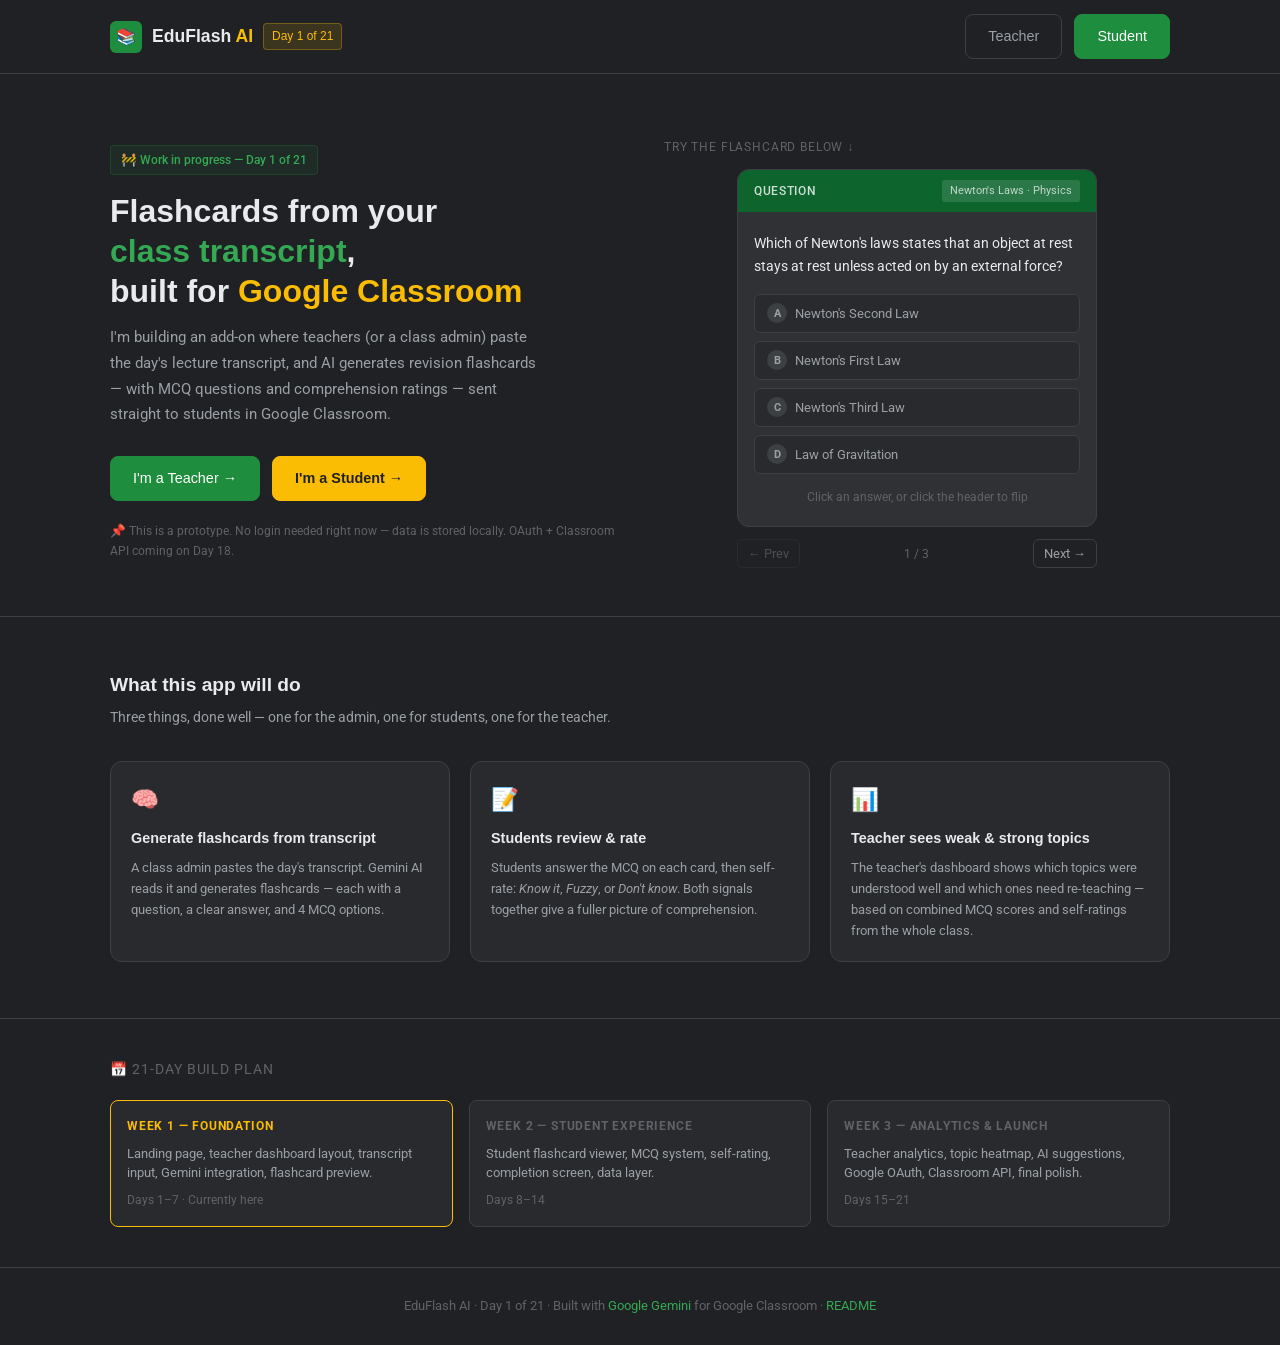
==== index.html @ 9910c41e "Day 1: Project start — landing page with Classroom theme and demo flashcard" ====
<!DOCTYPE html>
<html lang="en">
<head>
  <meta charset="UTF-8" />
  <meta name="viewport" content="width=device-width, initial-scale=1.0" />
  <title>EduFlash AI — Flashcards for Google Classroom</title>
  <meta name="description" content="A student project: AI-generated flashcards from class transcripts for Google Classroom. Built in 21 days." />

  <link rel="icon" href="data:image/svg+xml,<svg xmlns='http://www.w3.org/2000/svg' viewBox='0 0 100 100'><text y='.9em' font-size='90'>📚</text></svg>" />
  <link rel="stylesheet" href="css/global.css" />
  <link rel="stylesheet" href="css/landing.css" />
</head>
<body>

  <!-- ── Navbar ── -->
  <nav class="navbar" id="navbar">
    <div class="container navbar-inner">
      <div class="logo">
        <div class="logo-icon">📚</div>
        <span class="logo-name">EduFlash <em>AI</em></span>
        <span class="navbar-tag">Day 1 of 21</span>
      </div>
      <div class="navbar-right">
        <a href="teacher.html" class="btn btn-outline" id="nav-teacher">Teacher</a>
        <a href="student.html" class="btn btn-green"   id="nav-student">Student</a>
      </div>
    </div>
  </nav>

  <!-- ── Hero ── -->
  <section class="hero" id="hero">
    <div class="container">
      <div class="hero-inner">

        <!-- Left: text -->
        <div>
          <div class="hero-tag">
            🚧 Work in progress — Day 1 of 21
          </div>

          <h1 class="hero-title" id="hero-heading">
            Flashcards from your<br>
            <span class="highlight">class transcript</span>,<br>
            built for <span class="highlight-yellow">Google Classroom</span>
          </h1>

          <p class="hero-desc">
            I'm building an add-on where teachers (or a class admin) paste the day's
            lecture transcript, and AI generates revision flashcards — with MCQ questions
            and comprehension ratings — sent straight to students in Google Classroom.
          </p>

          <div class="hero-buttons">
            <a href="teacher.html" class="btn btn-green"   id="hero-teacher-btn">I'm a Teacher →</a>
            <a href="student.html" class="btn btn-yellow"  id="hero-student-btn">I'm a Student →</a>
          </div>

          <p class="hero-note">
            📌 This is a prototype.
            No login needed right now — data is stored locally.
            OAuth + Classroom API coming on Day 18.
          </p>
        </div>

        <!-- Right: flashcard demo -->
        <div class="card-preview-wrap">
          <p class="card-preview-label">Try the flashcard below ↓</p>

          <div class="flashcard" id="demo-flashcard">
            <!-- Header -->
            <div class="card-header" onclick="flipCard()" style="cursor:pointer;" title="Click to flip">
              <span class="card-header-label" id="card-header-label">Question</span>
              <span class="card-header-tag">Newton's Laws · Physics</span>
            </div>

            <!-- Body -->
            <div class="card-body">

              <!-- Front -->
              <div class="card-body-front">
                <p class="card-question" id="demo-question">
                  Which of Newton's laws states that an object at rest stays at rest unless acted on by an external force?
                </p>
                <div class="mcq-options" id="mcq-options">
                  <div class="mcq-option" id="opt-a">
                    <span class="option-letter">A</span>
                    <span class="option-text">Newton's Second Law</span>
                  </div>
                  <div class="mcq-option" id="opt-b">
                    <span class="option-letter">B</span>
                    <span class="option-text">Newton's First Law</span>
                  </div>
                  <div class="mcq-option" id="opt-c">
                    <span class="option-letter">C</span>
                    <span class="option-text">Newton's Third Law</span>
                  </div>
                  <div class="mcq-option" id="opt-d">
                    <span class="option-letter">D</span>
                    <span class="option-text">Law of Gravitation</span>
                  </div>
                </div>
                <p class="card-flip-hint">Click an answer, or click the header to flip</p>
              </div>

              <!-- Back -->
              <div class="card-body-back">
                <p class="card-answer-label">Answer</p>
                <p class="card-answer-text" id="demo-answer">
                  Newton's First Law of Motion, also called the Law of Inertia — objects resist changes to their state of motion.
                </p>
                <p style="font-size:0.78rem; color:var(--text-dim); margin-bottom:10px;">
                  How well did you know this?
                </p>
                <div class="self-rating" id="self-rating">
                  <button class="rating-btn know"  data-rating="know">✓ Know it</button>
                  <button class="rating-btn fuzzy" data-rating="fuzzy">~ Fuzzy</button>
                  <button class="rating-btn nope"  data-rating="nope">✗ Don't know</button>
                </div>
              </div>

            </div>
          </div>

          <!-- Navigation -->
          <div class="card-nav" id="card-nav">
            <button class="card-nav-btn" id="btn-prev" disabled>← Prev</button>
            <span class="card-counter" id="card-counter">1 / 3</span>
            <button class="card-nav-btn" id="btn-next">Next →</button>
          </div>

        </div>
      </div>
    </div>
  </section>

  <!-- ── What this app does ── -->
  <section class="about-section" id="about">
    <div class="container">
      <h2 class="section-title" id="features-heading">What this app will do</h2>
      <p class="section-sub">
        Three things, done well — one for the admin, one for students, one for the teacher.
      </p>

      <div class="about-grid">

        <div class="about-card" id="feature-generate">
          <div class="about-icon">🧠</div>
          <div class="about-card-title">Generate flashcards from transcript</div>
          <p class="about-card-desc">
            A class admin pastes the day's transcript. Gemini AI reads it and generates
            flashcards — each with a question, a clear answer, and 4 MCQ options.
          </p>
        </div>

        <div class="about-card" id="feature-student">
          <div class="about-icon">📝</div>
          <div class="about-card-title">Students review &amp; rate</div>
          <p class="about-card-desc">
            Students answer the MCQ on each card, then self-rate: <em>Know it</em>,
            <em>Fuzzy</em>, or <em>Don't know</em>. Both signals together give a
            fuller picture of comprehension.
          </p>
        </div>

        <div class="about-card" id="feature-analytics">
          <div class="about-icon">📊</div>
          <div class="about-card-title">Teacher sees weak &amp; strong topics</div>
          <p class="about-card-desc">
            The teacher's dashboard shows which topics were understood well and which
            ones need re-teaching — based on combined MCQ scores and self-ratings
            from the whole class.
          </p>
        </div>

      </div>
    </div>
  </section>

  <!-- ── 21-day roadmap strip ── -->
  <section class="roadmap-strip" id="roadmap">
    <div class="container">
      <p class="roadmap-title">📅 21-Day Build Plan</p>
      <div class="roadmap-weeks">

        <div class="week-block active" id="week-1">
          <div class="week-label">Week 1 — Foundation</div>
          <div class="week-desc">
            Landing page, teacher dashboard layout, transcript input, Gemini integration, flashcard preview.
          </div>
          <div class="week-days">Days 1–7 · Currently here</div>
        </div>

        <div class="week-block" id="week-2">
          <div class="week-label">Week 2 — Student Experience</div>
          <div class="week-desc">
            Student flashcard viewer, MCQ system, self-rating, completion screen, data layer.
          </div>
          <div class="week-days">Days 8–14</div>
        </div>

        <div class="week-block" id="week-3">
          <div class="week-label">Week 3 — Analytics &amp; Launch</div>
          <div class="week-desc">
            Teacher analytics, topic heatmap, AI suggestions, Google OAuth, Classroom API, final polish.
          </div>
          <div class="week-days">Days 15–21</div>
        </div>

      </div>
    </div>
  </section>

  <!-- ── Footer ── -->
  <footer class="footer">
    <div class="container">
      <p class="footer-text">
        EduFlash AI · Day 1 of 21 ·
        Built with <a href="https://aistudio.google.com" target="_blank" rel="noopener">Google Gemini</a>
        for Google Classroom ·
        <a href="README.md" target="_blank">README</a>
      </p>
    </div>
  </footer>

  <script src="js/landing.js"></script>
</body>
</html>
---- css/global.css ----
/* ============================================================
   EduFlash AI — Global Styles
   Day 1: Simple start, Google Classroom theme
   ============================================================ */

@import url('https://fonts.googleapis.com/css2?family=Google+Sans:wght@400;500;700&family=Roboto:wght@300;400;500&display=swap');

/* ── CSS Variables (Google Classroom palette) ── */
:root {
  --green:        #1e8e3e;
  --green-light:  #34a853;
  --green-dark:   #0d652d;
  --yellow:       #fbbc04;
  --yellow-light: #fdd663;
  --yellow-dark:  #f29900;

  --bg:           #202124;
  --bg-surface:   #292a2d;
  --bg-card:      #303134;
  --border:       #3c4043;

  --text:         #e8eaed;
  --text-muted:   #9aa0a6;
  --text-dim:     #5f6368;

  --radius:    8px;
  --radius-lg: 12px;
  --transition: 0.2s ease;
}

*, *::before, *::after { box-sizing: border-box; margin: 0; padding: 0; }

html { scroll-behavior: smooth; }

body {
  font-family: 'Roboto', sans-serif;
  background: var(--bg);
  color: var(--text);
  line-height: 1.6;
  -webkit-font-smoothing: antialiased;
}

h1, h2, h3, h4 {
  font-family: 'Google Sans', sans-serif;
  line-height: 1.3;
}

a { color: inherit; text-decoration: none; }
img { max-width: 100%; display: block; }
button { cursor: pointer; border: none; background: none; font-family: inherit; }

/* ── Buttons ── */
.btn {
  display: inline-flex;
  align-items: center;
  gap: 8px;
  padding: 10px 22px;
  border-radius: var(--radius);
  font-family: 'Google Sans', sans-serif;
  font-weight: 500;
  font-size: 0.9rem;
  transition: var(--transition);
  cursor: pointer;
}

.btn-green {
  background: var(--green);
  color: #fff;
  border: 1px solid var(--green);
}
.btn-green:hover { background: var(--green-light); }

.btn-yellow {
  background: var(--yellow);
  color: #202124;
  border: 1px solid var(--yellow);
  font-weight: 700;
}
.btn-yellow:hover { background: var(--yellow-light); }

.btn-outline {
  background: transparent;
  color: var(--text-muted);
  border: 1px solid var(--border);
}
.btn-outline:hover {
  border-color: var(--green);
  color: var(--green-light);
}

/* ── Layout ── */
.container {
  max-width: 1100px;
  margin: 0 auto;
  padding: 0 20px;
}

/* ── Scrollbar ── */
::-webkit-scrollbar { width: 5px; }
::-webkit-scrollbar-track { background: var(--bg); }
::-webkit-scrollbar-thumb { background: var(--border); border-radius: 3px; }
---- css/landing.css ----
/* ============================================================
   EduFlash AI — Landing Page
   Day 1: Simple, honest student project start
   Google Classroom theme: green, yellow, dark
   ============================================================ */

/* ── Navbar ── */
.navbar {
  padding: 14px 0;
  border-bottom: 1px solid var(--border);
  background: var(--bg);
  position: sticky;
  top: 0;
  z-index: 10;
}
.navbar-inner {
  display: flex;
  align-items: center;
  justify-content: space-between;
}
.logo {
  display: flex;
  align-items: center;
  gap: 10px;
  font-family: 'Google Sans', sans-serif;
  font-size: 1.1rem;
  font-weight: 700;
}
.logo-icon {
  width: 32px;
  height: 32px;
  background: var(--green);
  border-radius: 6px;
  display: flex;
  align-items: center;
  justify-content: center;
  font-size: 1rem;
}
.logo-name { color: var(--text); }
.logo-name em {
  color: var(--yellow);
  font-style: normal;
}
.navbar-tag {
  font-size: 0.75rem;
  background: rgba(251,188,4,0.12);
  color: var(--yellow);
  border: 1px solid rgba(251,188,4,0.3);
  border-radius: 4px;
  padding: 3px 8px;
  font-weight: 500;
}
.navbar-right {
  display: flex;
  align-items: center;
  gap: 12px;
}

/* ── Hero ── */
.hero {
  padding: 64px 0 48px;
  border-bottom: 1px solid var(--border);
}
.hero-inner {
  display: grid;
  grid-template-columns: 1fr 1fr;
  gap: 48px;
  align-items: center;
}

.hero-tag {
  display: inline-flex;
  align-items: center;
  gap: 6px;
  font-size: 0.78rem;
  color: var(--green-light);
  background: rgba(30,142,62,0.1);
  border: 1px solid rgba(30,142,62,0.25);
  border-radius: 4px;
  padding: 4px 10px;
  margin-bottom: 16px;
  font-weight: 500;
}

.hero-title {
  font-size: 2rem;
  font-weight: 700;
  line-height: 1.25;
  margin-bottom: 14px;
  color: var(--text);
}
.hero-title .highlight {
  color: var(--green-light);
}
.hero-title .highlight-yellow {
  color: var(--yellow);
}

.hero-desc {
  font-size: 0.95rem;
  color: var(--text-muted);
  line-height: 1.7;
  margin-bottom: 28px;
  max-width: 440px;
}

.hero-buttons {
  display: flex;
  gap: 12px;
  flex-wrap: wrap;
}

.hero-note {
  margin-top: 20px;
  font-size: 0.78rem;
  color: var(--text-dim);
  display: flex;
  align-items: center;
  gap: 6px;
}
.hero-note a {
  color: var(--green-light);
  text-decoration: underline;
}

/* ── Flashcard Preview ── */
.card-preview-wrap {
  display: flex;
  flex-direction: column;
  align-items: center;
  gap: 12px;
}

.card-preview-label {
  font-size: 0.75rem;
  color: var(--text-dim);
  text-transform: uppercase;
  letter-spacing: 0.07em;
  align-self: flex-start;
}

/* The flashcard */
.flashcard {
  width: 100%;
  max-width: 360px;
  background: var(--bg-card);
  border: 1px solid var(--border);
  border-radius: var(--radius-lg);
  overflow: hidden;
  cursor: pointer;
  transition: border-color var(--transition);
  user-select: none;
}
.flashcard:hover {
  border-color: var(--green);
}

.card-header {
  background: var(--green-dark);
  padding: 10px 16px;
  display: flex;
  align-items: center;
  justify-content: space-between;
}
.card-header-label {
  font-size: 0.72rem;
  font-weight: 500;
  color: rgba(255,255,255,0.8);
  text-transform: uppercase;
  letter-spacing: 0.06em;
}
.card-header-tag {
  font-size: 0.68rem;
  background: rgba(255,255,255,0.12);
  color: rgba(255,255,255,0.7);
  padding: 2px 8px;
  border-radius: 3px;
}

.card-body {
  padding: 20px 16px;
}
.card-body-front { display: block; }
.card-body-back  { display: none; }

.flashcard.flipped .card-body-front { display: none; }
.flashcard.flipped .card-body-back  { display: block; }
.flashcard.flipped .card-header { background: var(--green); }

.card-question {
  font-size: 0.9rem;
  color: var(--text);
  line-height: 1.6;
  margin-bottom: 16px;
}

/* MCQ options */
.mcq-options {
  display: flex;
  flex-direction: column;
  gap: 8px;
  margin-bottom: 14px;
}
.mcq-option {
  padding: 8px 12px;
  border-radius: 6px;
  border: 1px solid var(--border);
  background: var(--bg-surface);
  font-size: 0.82rem;
  color: var(--text-muted);
  cursor: pointer;
  transition: var(--transition);
  display: flex;
  align-items: center;
  gap: 8px;
}
.mcq-option:hover {
  border-color: var(--green);
  color: var(--text);
}
.mcq-option.correct {
  border-color: var(--green);
  background: rgba(30,142,62,0.1);
  color: var(--green-light);
}
.mcq-option.wrong {
  border-color: #d93025;
  background: rgba(217,48,37,0.08);
  color: #f28b82;
}
.option-letter {
  width: 20px;
  height: 20px;
  border-radius: 50%;
  background: var(--border);
  display: flex;
  align-items: center;
  justify-content: center;
  font-size: 0.68rem;
  font-weight: 700;
  flex-shrink: 0;
  color: var(--text-muted);
}
.mcq-option.correct .option-letter { background: var(--green); color: #fff; }
.mcq-option.wrong   .option-letter { background: #d93025;      color: #fff; }

.card-flip-hint {
  font-size: 0.72rem;
  color: var(--text-dim);
  text-align: center;
}

/* Answer (back of card) */
.card-answer-label {
  font-size: 0.72rem;
  color: var(--green-light);
  text-transform: uppercase;
  letter-spacing: 0.07em;
  margin-bottom: 8px;
  font-weight: 500;
}
.card-answer-text {
  font-size: 0.88rem;
  color: var(--text);
  line-height: 1.6;
  margin-bottom: 16px;
}

/* Self-rating buttons */
.self-rating {
  display: flex;
  gap: 8px;
}
.rating-btn {
  flex: 1;
  padding: 7px 4px;
  border-radius: 6px;
  font-size: 0.75rem;
  font-weight: 500;
  text-align: center;
  border: 1px solid;
  cursor: pointer;
  transition: var(--transition);
  background: transparent;
  font-family: 'Roboto', sans-serif;
}
.rating-btn.know  {
  border-color: rgba(30,142,62,0.4);
  color: var(--green-light);
}
.rating-btn.know:hover  { background: rgba(30,142,62,0.12); }
.rating-btn.fuzzy {
  border-color: rgba(251,188,4,0.4);
  color: var(--yellow);
}
.rating-btn.fuzzy:hover { background: rgba(251,188,4,0.1); }
.rating-btn.nope  {
  border-color: rgba(217,48,37,0.35);
  color: #f28b82;
}
.rating-btn.nope:hover  { background: rgba(217,48,37,0.08); }

.rating-btn.selected-know  { background: rgba(30,142,62,0.2);  border-color: var(--green); }
.rating-btn.selected-fuzzy { background: rgba(251,188,4,0.15); border-color: var(--yellow); }
.rating-btn.selected-nope  { background: rgba(217,48,37,0.12); border-color: #d93025; }

/* Card navigation */
.card-nav {
  display: flex;
  align-items: center;
  justify-content: space-between;
  width: 100%;
  max-width: 360px;
}
.card-nav-btn {
  font-size: 0.8rem;
  color: var(--text-dim);
  padding: 6px 10px;
  border: 1px solid var(--border);
  border-radius: 6px;
  cursor: pointer;
  background: transparent;
  color: var(--text-muted);
  font-family: 'Roboto', sans-serif;
  transition: var(--transition);
}
.card-nav-btn:hover:not(:disabled) {
  border-color: var(--green);
  color: var(--green-light);
}
.card-nav-btn:disabled {
  opacity: 0.35;
  cursor: not-allowed;
}
.card-counter {
  font-size: 0.78rem;
  color: var(--text-dim);
}

/* ── What This App Does ── */
.about-section {
  padding: 56px 0;
  border-bottom: 1px solid var(--border);
}
.section-title {
  font-size: 1.2rem;
  font-weight: 700;
  color: var(--text);
  margin-bottom: 8px;
}
.section-sub {
  font-size: 0.88rem;
  color: var(--text-muted);
  margin-bottom: 32px;
}

.about-grid {
  display: grid;
  grid-template-columns: repeat(3, 1fr);
  gap: 20px;
}
.about-card {
  background: var(--bg-surface);
  border: 1px solid var(--border);
  border-radius: var(--radius-lg);
  padding: 20px;
  transition: var(--transition);
}
.about-card:hover {
  border-color: var(--green);
}
.about-icon {
  font-size: 1.4rem;
  margin-bottom: 10px;
}
.about-card-title {
  font-size: 0.9rem;
  font-weight: 700;
  color: var(--text);
  margin-bottom: 6px;
  font-family: 'Google Sans', sans-serif;
}
.about-card-desc {
  font-size: 0.82rem;
  color: var(--text-muted);
  line-height: 1.6;
}

/* ── Roadmap strip ── */
.roadmap-strip {
  padding: 40px 0;
  border-bottom: 1px solid var(--border);
}
.roadmap-title {
  font-size: 0.85rem;
  color: var(--text-dim);
  text-transform: uppercase;
  letter-spacing: 0.07em;
  margin-bottom: 20px;
}
.roadmap-weeks {
  display: grid;
  grid-template-columns: repeat(3, 1fr);
  gap: 16px;
}
.week-block {
  background: var(--bg-surface);
  border: 1px solid var(--border);
  border-radius: var(--radius);
  padding: 16px;
}
.week-block.active {
  border-color: var(--yellow);
}
.week-label {
  font-size: 0.72rem;
  font-weight: 700;
  text-transform: uppercase;
  letter-spacing: 0.07em;
  margin-bottom: 8px;
}
.week-block.active .week-label { color: var(--yellow); }
.week-block:not(.active) .week-label { color: var(--text-dim); }
.week-desc {
  font-size: 0.82rem;
  color: var(--text-muted);
  line-height: 1.5;
}
.week-days {
  margin-top: 8px;
  font-size: 0.75rem;
  color: var(--text-dim);
}

/* ── Footer ── */
.footer {
  padding: 28px 0;
  text-align: center;
}
.footer-text {
  font-size: 0.8rem;
  color: var(--text-dim);
}
.footer-text a {
  color: var(--green-light);
}

/* ── Responsive ── */
@media (max-width: 768px) {
  .hero-inner       { grid-template-columns: 1fr; }
  .about-grid       { grid-template-columns: 1fr; }
  .roadmap-weeks    { grid-template-columns: 1fr; }
  .hero-title       { font-size: 1.6rem; }
  .card-preview-wrap{ width: 100%; }
  .flashcard        { max-width: 100%; }
}
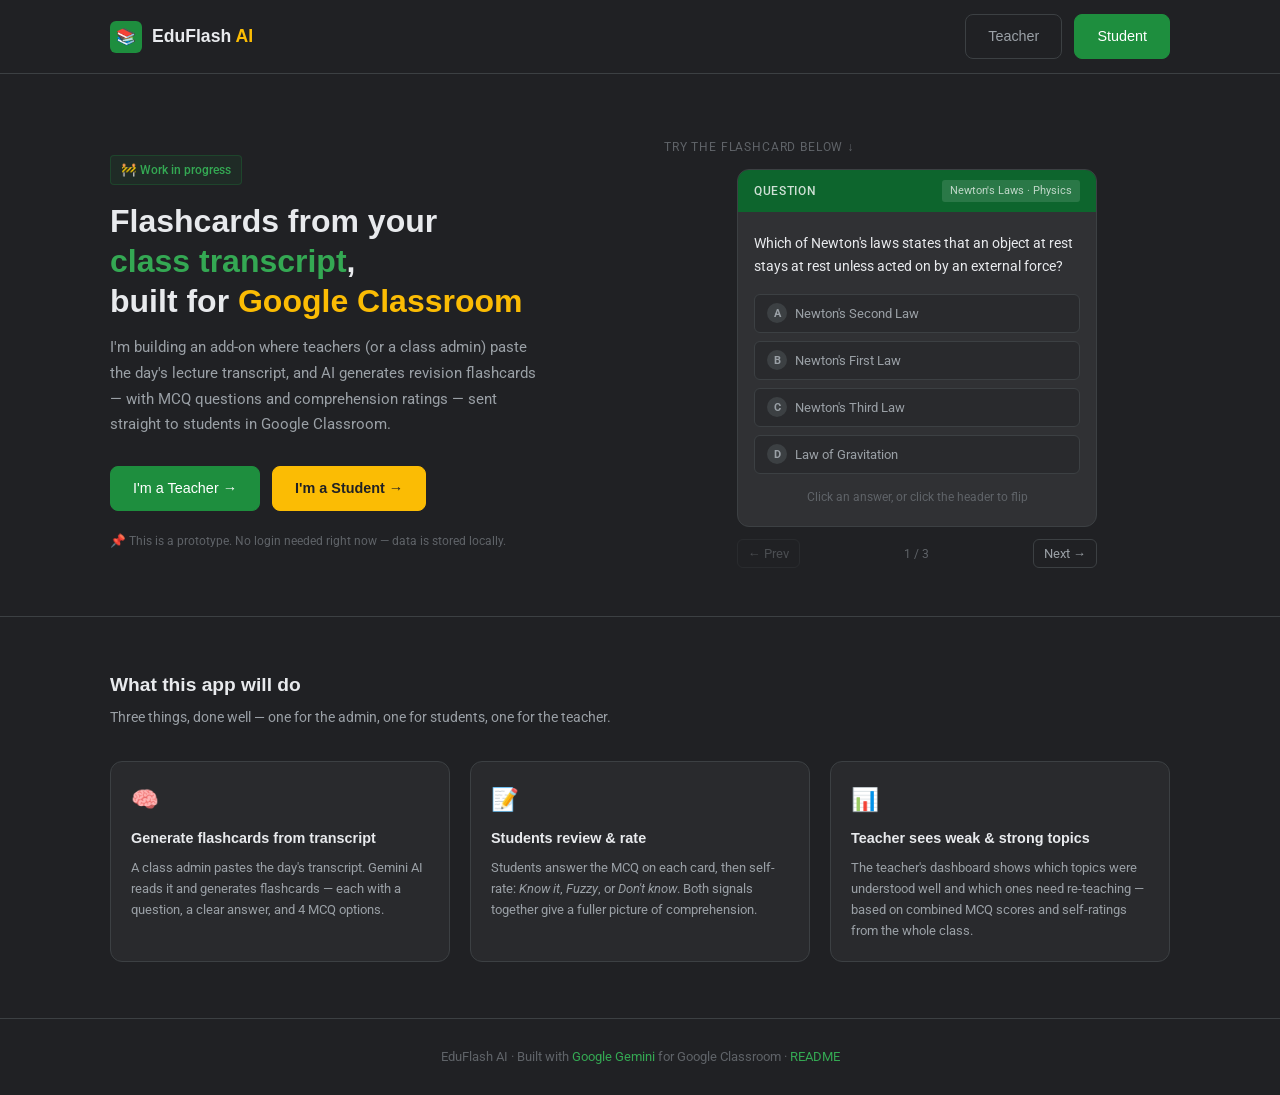
==== commit cc2c1494: "Remove internal planning content from public UI" ====
--- a/index.html
+++ b/index.html
@@ -4,7 +4,7 @@
   <meta charset="UTF-8" />
   <meta name="viewport" content="width=device-width, initial-scale=1.0" />
   <title>EduFlash AI — Flashcards for Google Classroom</title>
-  <meta name="description" content="A student project: AI-generated flashcards from class transcripts for Google Classroom. Built in 21 days." />
+  <meta name="description" content="AI-generated flashcards from class transcripts for Google Classroom — powered by Gemini AI." />
 
   <link rel="icon" href="data:image/svg+xml,<svg xmlns='http://www.w3.org/2000/svg' viewBox='0 0 100 100'><text y='.9em' font-size='90'>📚</text></svg>" />
   <link rel="stylesheet" href="css/global.css" />
@@ -18,7 +18,7 @@
       <div class="logo">
         <div class="logo-icon">📚</div>
         <span class="logo-name">EduFlash <em>AI</em></span>
-        <span class="navbar-tag">Day 1 of 21</span>
+
       </div>
       <div class="navbar-right">
         <a href="teacher.html" class="btn btn-outline" id="nav-teacher">Teacher</a>
@@ -35,7 +35,7 @@
         <!-- Left: text -->
         <div>
           <div class="hero-tag">
-            🚧 Work in progress — Day 1 of 21
+            🚧 Work in progress
           </div>
 
           <h1 class="hero-title" id="hero-heading">
@@ -56,9 +56,7 @@
           </div>
 
           <p class="hero-note">
-            📌 This is a prototype.
-            No login needed right now — data is stored locally.
-            OAuth + Classroom API coming on Day 18.
+            📌 This is a prototype. No login needed right now — data is stored locally.
           </p>
         </div>
 
@@ -176,45 +174,13 @@
     </div>
   </section>
 
-  <!-- ── 21-day roadmap strip ── -->
-  <section class="roadmap-strip" id="roadmap">
-    <div class="container">
-      <p class="roadmap-title">📅 21-Day Build Plan</p>
-      <div class="roadmap-weeks">
 
-        <div class="week-block active" id="week-1">
-          <div class="week-label">Week 1 — Foundation</div>
-          <div class="week-desc">
-            Landing page, teacher dashboard layout, transcript input, Gemini integration, flashcard preview.
-          </div>
-          <div class="week-days">Days 1–7 · Currently here</div>
-        </div>
-
-        <div class="week-block" id="week-2">
-          <div class="week-label">Week 2 — Student Experience</div>
-          <div class="week-desc">
-            Student flashcard viewer, MCQ system, self-rating, completion screen, data layer.
-          </div>
-          <div class="week-days">Days 8–14</div>
-        </div>
-
-        <div class="week-block" id="week-3">
-          <div class="week-label">Week 3 — Analytics &amp; Launch</div>
-          <div class="week-desc">
-            Teacher analytics, topic heatmap, AI suggestions, Google OAuth, Classroom API, final polish.
-          </div>
-          <div class="week-days">Days 15–21</div>
-        </div>
-
-      </div>
-    </div>
-  </section>
 
   <!-- ── Footer ── -->
   <footer class="footer">
     <div class="container">
       <p class="footer-text">
-        EduFlash AI · Day 1 of 21 ·
+        EduFlash AI ·
         Built with <a href="https://aistudio.google.com" target="_blank" rel="noopener">Google Gemini</a>
         for Google Classroom ·
         <a href="README.md" target="_blank">README</a>
--- a/css/landing.css
+++ b/css/landing.css
@@ -386,51 +386,7 @@
   line-height: 1.6;
 }
 
-/* ── Roadmap strip ── */
-.roadmap-strip {
-  padding: 40px 0;
-  border-bottom: 1px solid var(--border);
-}
-.roadmap-title {
-  font-size: 0.85rem;
-  color: var(--text-dim);
-  text-transform: uppercase;
-  letter-spacing: 0.07em;
-  margin-bottom: 20px;
-}
-.roadmap-weeks {
-  display: grid;
-  grid-template-columns: repeat(3, 1fr);
-  gap: 16px;
-}
-.week-block {
-  background: var(--bg-surface);
-  border: 1px solid var(--border);
-  border-radius: var(--radius);
-  padding: 16px;
-}
-.week-block.active {
-  border-color: var(--yellow);
-}
-.week-label {
-  font-size: 0.72rem;
-  font-weight: 700;
-  text-transform: uppercase;
-  letter-spacing: 0.07em;
-  margin-bottom: 8px;
-}
-.week-block.active .week-label { color: var(--yellow); }
-.week-block:not(.active) .week-label { color: var(--text-dim); }
-.week-desc {
-  font-size: 0.82rem;
-  color: var(--text-muted);
-  line-height: 1.5;
-}
-.week-days {
-  margin-top: 8px;
-  font-size: 0.75rem;
-  color: var(--text-dim);
-}
+
 
 /* ── Footer ── */
 .footer {
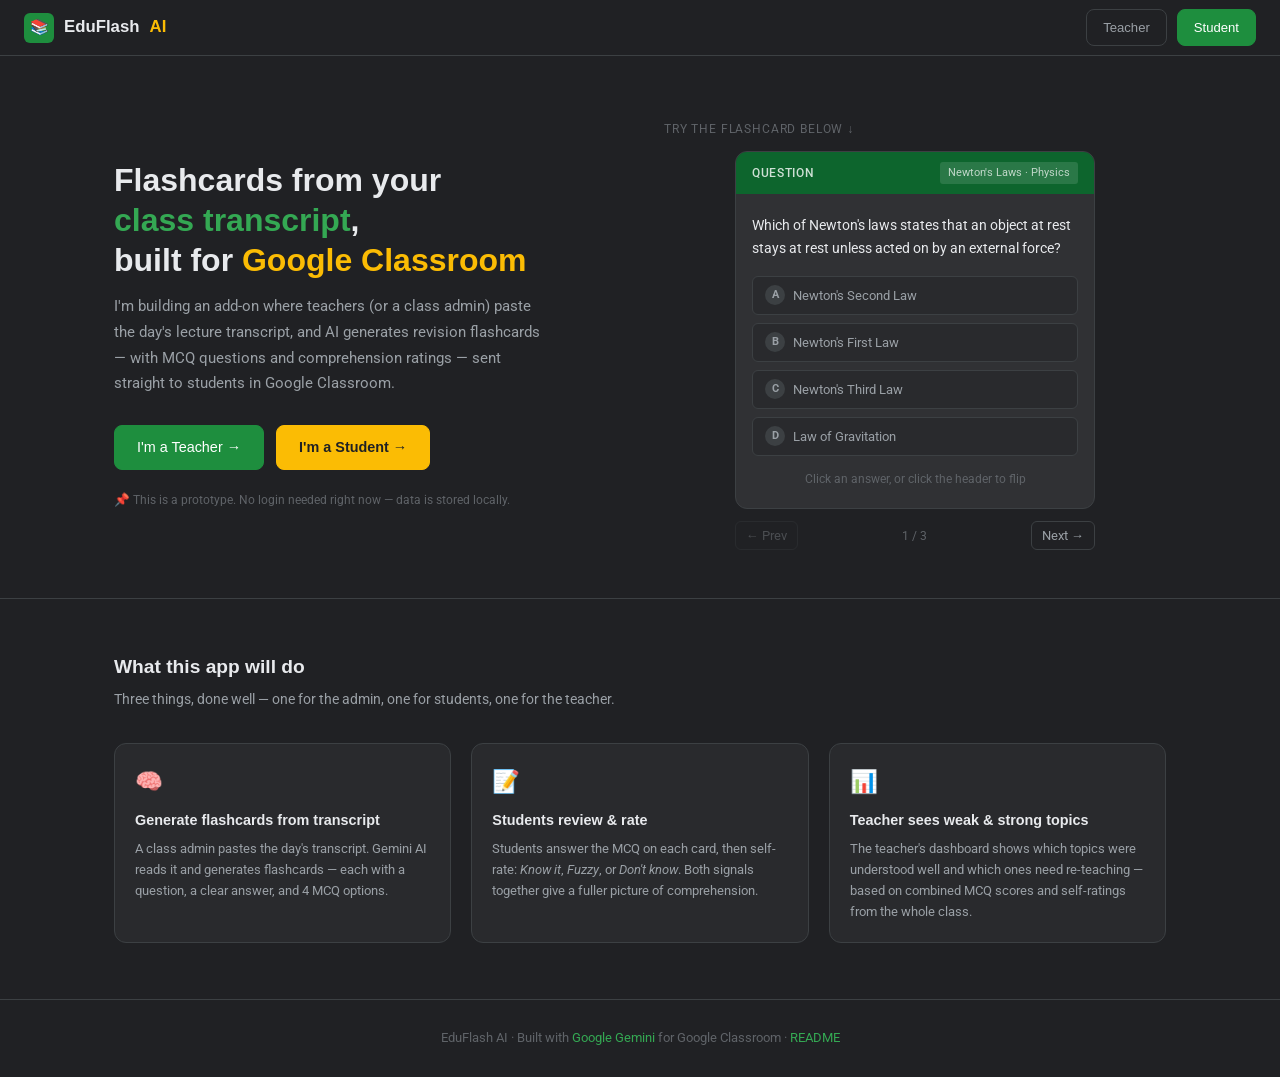
==== commit 545b6be1: "Day 2: Collapsible sidebar with scroll roll-down nav, student entry shell, unified navbar" ====
--- a/index.html
+++ b/index.html
@@ -12,17 +12,16 @@
 </head>
 <body>
 
-  <!-- ── Navbar ── -->
+  <!-- ── Shared Navbar ── -->
   <nav class="navbar" id="navbar">
-    <div class="container navbar-inner">
-      <div class="logo">
-        <div class="logo-icon">📚</div>
-        <span class="logo-name">EduFlash <em>AI</em></span>
-
-      </div>
+    <div class="navbar-inner">
+      <a href="index.html" class="nav-logo" id="nav-logo">
+        <div class="nav-logo-icon">📚</div>
+        EduFlash <em>AI</em>
+      </a>
       <div class="navbar-right">
-        <a href="teacher.html" class="btn btn-outline" id="nav-teacher">Teacher</a>
-        <a href="student.html" class="btn btn-green"   id="nav-student">Student</a>
+        <a href="teacher.html" class="btn btn-outline btn-sm" id="nav-teacher">Teacher</a>
+        <a href="student.html" class="btn btn-green   btn-sm" id="nav-student">Student</a>
       </div>
     </div>
   </nav>
@@ -32,12 +31,7 @@
     <div class="container">
       <div class="hero-inner">
 
-        <!-- Left: text -->
         <div>
-          <div class="hero-tag">
-            🚧 Work in progress
-          </div>
-
           <h1 class="hero-title" id="hero-heading">
             Flashcards from your<br>
             <span class="highlight">class transcript</span>,<br>
--- a/css/global.css
+++ b/css/global.css
@@ -1,11 +1,12 @@
 /* ============================================================
    EduFlash AI — Global Styles
-   Day 1: Simple start, Google Classroom theme
+   Day 2: Unified nav shell + shared components
+   Google Classroom theme: green, yellow, dark
    ============================================================ */
 
 @import url('https://fonts.googleapis.com/css2?family=Google+Sans:wght@400;500;700&family=Roboto:wght@300;400;500&display=swap');
 
-/* ── CSS Variables (Google Classroom palette) ── */
+/* ── CSS Variables ── */
 :root {
   --green:        #1e8e3e;
   --green-light:  #34a853;
@@ -17,7 +18,9 @@
   --bg:           #202124;
   --bg-surface:   #292a2d;
   --bg-card:      #303134;
+  --bg-hover:     #3c4043;
   --border:       #3c4043;
+  --border-light: #4a4e54;
 
   --text:         #e8eaed;
   --text-muted:   #9aa0a6;
@@ -25,11 +28,11 @@
 
   --radius:    8px;
   --radius-lg: 12px;
+  --radius-sm: 4px;
   --transition: 0.2s ease;
 }
 
 *, *::before, *::after { box-sizing: border-box; margin: 0; padding: 0; }
-
 html { scroll-behavior: smooth; }
 
 body {
@@ -61,14 +64,14 @@
   font-size: 0.9rem;
   transition: var(--transition);
   cursor: pointer;
+  white-space: nowrap;
 }
-
 .btn-green {
   background: var(--green);
   color: #fff;
   border: 1px solid var(--green);
 }
-.btn-green:hover { background: var(--green-light); }
+.btn-green:hover { background: var(--green-light); border-color: var(--green-light); }
 
 .btn-yellow {
   background: var(--yellow);
@@ -83,19 +86,98 @@
   color: var(--text-muted);
   border: 1px solid var(--border);
 }
-.btn-outline:hover {
-  border-color: var(--green);
-  color: var(--green-light);
+.btn-outline:hover { border-color: var(--green); color: var(--green-light); }
+
+.btn-ghost {
+  background: transparent;
+  color: var(--text-muted);
+  border: none;
+  padding: 8px 14px;
+}
+.btn-ghost:hover { color: var(--text); background: var(--bg-hover); border-radius: var(--radius-sm); }
+
+.btn-sm {
+  padding: 7px 16px;
+  font-size: 0.82rem;
 }
 
-/* ── Layout ── */
+/* ── Shared Navbar ── */
+.navbar {
+  height: 56px;
+  display: flex;
+  align-items: center;
+  border-bottom: 1px solid var(--border);
+  background: var(--bg);
+  position: sticky;
+  top: 0;
+  z-index: 100;
+  padding: 0 24px;
+}
+.navbar-inner {
+  width: 100%;
+  display: flex;
+  align-items: center;
+  justify-content: space-between;
+}
+.nav-logo {
+  display: flex;
+  align-items: center;
+  gap: 10px;
+  font-family: 'Google Sans', sans-serif;
+  font-size: 1.05rem;
+  font-weight: 700;
+  text-decoration: none;
+  color: var(--text);
+}
+.nav-logo-icon {
+  width: 30px;
+  height: 30px;
+  background: var(--green);
+  border-radius: 6px;
+  display: flex;
+  align-items: center;
+  justify-content: center;
+  font-size: 0.95rem;
+  flex-shrink: 0;
+}
+.nav-logo em {
+  color: var(--yellow);
+  font-style: normal;
+}
+.nav-badge {
+  font-size: 0.7rem;
+  background: rgba(251,188,4,0.1);
+  color: var(--yellow);
+  border: 1px solid rgba(251,188,4,0.25);
+  border-radius: 3px;
+  padding: 2px 7px;
+  font-weight: 500;
+  font-family: 'Roboto', sans-serif;
+}
+.navbar-right {
+  display: flex;
+  align-items: center;
+  gap: 10px;
+}
+
+/* ── Layout helpers ── */
 .container {
   max-width: 1100px;
   margin: 0 auto;
-  padding: 0 20px;
+  padding: 0 24px;
 }
 
 /* ── Scrollbar ── */
 ::-webkit-scrollbar { width: 5px; }
 ::-webkit-scrollbar-track { background: var(--bg); }
 ::-webkit-scrollbar-thumb { background: var(--border); border-radius: 3px; }
+::-webkit-scrollbar-thumb:hover { background: var(--border-light); }
+
+/* ── Utility ── */
+.text-muted  { color: var(--text-muted); }
+.text-dim    { color: var(--text-dim); }
+.text-green  { color: var(--green-light); }
+.text-yellow { color: var(--yellow); }
+.mt-sm  { margin-top: 8px; }
+.mt-md  { margin-top: 16px; }
+.mt-lg  { margin-top: 24px; }
--- a/css/landing.css
+++ b/css/landing.css
@@ -1,60 +1,10 @@
 /* ============================================================
-   EduFlash AI — Landing Page
-   Day 1: Simple, honest student project start
-   Google Classroom theme: green, yellow, dark
+   EduFlash AI — Landing Page Styles
+   Day 2: Navbar now in global.css — only landing-specific here
    ============================================================ */
 
-/* ── Navbar ── */
-.navbar {
-  padding: 14px 0;
-  border-bottom: 1px solid var(--border);
-  background: var(--bg);
-  position: sticky;
-  top: 0;
-  z-index: 10;
-}
-.navbar-inner {
-  display: flex;
-  align-items: center;
-  justify-content: space-between;
-}
-.logo {
-  display: flex;
-  align-items: center;
-  gap: 10px;
-  font-family: 'Google Sans', sans-serif;
-  font-size: 1.1rem;
-  font-weight: 700;
-}
-.logo-icon {
-  width: 32px;
-  height: 32px;
-  background: var(--green);
-  border-radius: 6px;
-  display: flex;
-  align-items: center;
-  justify-content: center;
-  font-size: 1rem;
-}
-.logo-name { color: var(--text); }
-.logo-name em {
-  color: var(--yellow);
-  font-style: normal;
-}
-.navbar-tag {
-  font-size: 0.75rem;
-  background: rgba(251,188,4,0.12);
-  color: var(--yellow);
-  border: 1px solid rgba(251,188,4,0.3);
-  border-radius: 4px;
-  padding: 3px 8px;
-  font-weight: 500;
-}
-.navbar-right {
-  display: flex;
-  align-items: center;
-  gap: 12px;
-}
+/* Landing page uses the shared .navbar from global.css */
+/* Hero section has its own container layout */
 
 /* ── Hero ── */
 .hero {
@@ -68,19 +18,7 @@
   align-items: center;
 }
 
-.hero-tag {
-  display: inline-flex;
-  align-items: center;
-  gap: 6px;
-  font-size: 0.78rem;
-  color: var(--green-light);
-  background: rgba(30,142,62,0.1);
-  border: 1px solid rgba(30,142,62,0.25);
-  border-radius: 4px;
-  padding: 4px 10px;
-  margin-bottom: 16px;
-  font-weight: 500;
-}
+
 
 .hero-title {
   font-size: 2rem;
@@ -403,9 +341,6 @@
 
 /* ── Responsive ── */
 @media (max-width: 768px) {
-  .hero-inner       { grid-template-columns: 1fr; }
-  .about-grid       { grid-template-columns: 1fr; }
-  .roadmap-weeks    { grid-template-columns: 1fr; }
   .hero-title       { font-size: 1.6rem; }
   .card-preview-wrap{ width: 100%; }
   .flashcard        { max-width: 100%; }
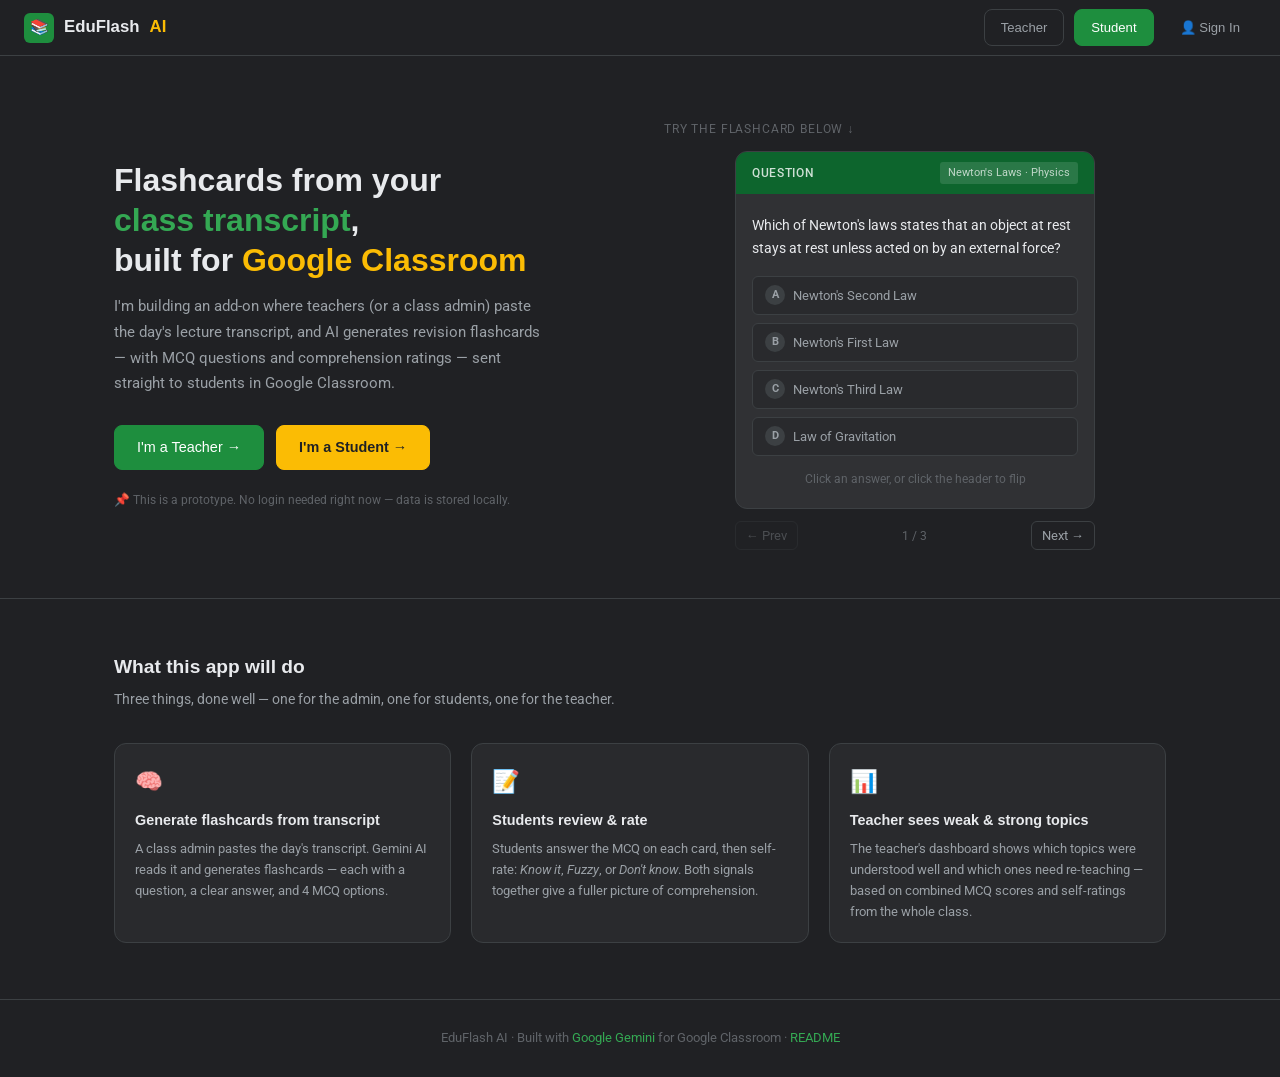
==== commit e4c8fd9c: "Day 5: Gemini Vision API + Google OAuth sign-in Features: - Gemini Vision multimodal API wired to Up" ====
--- a/index.html
+++ b/index.html
@@ -9,6 +9,8 @@
   <link rel="icon" href="data:image/svg+xml,<svg xmlns='http://www.w3.org/2000/svg' viewBox='0 0 100 100'><text y='.9em' font-size='90'>📚</text></svg>" />
   <link rel="stylesheet" href="css/global.css" />
   <link rel="stylesheet" href="css/landing.css" />
+  <!-- Google Identity Services (OAuth) -->
+  <script src="https://accounts.google.com/gsi/client" async defer></script>
 </head>
 <body>
 
@@ -22,6 +24,7 @@
       <div class="navbar-right">
         <a href="teacher.html" class="btn btn-outline btn-sm" id="nav-teacher">Teacher</a>
         <a href="student.html" class="btn btn-green   btn-sm" id="nav-student">Student</a>
+        <button class="btn btn-ghost btn-sm" id="nav-signin-btn">👤 Sign In</button>
       </div>
     </div>
   </nav>
@@ -182,6 +185,7 @@
     </div>
   </footer>
 
+  <script src="js/auth.js"></script>
   <script src="js/landing.js"></script>
 </body>
 </html>
--- a/css/global.css
+++ b/css/global.css
@@ -101,6 +101,14 @@
   font-size: 0.82rem;
 }
 
+.btn:disabled {
+  opacity: 0.55;
+  background: var(--bg-hover) !important;
+  border-color: var(--border) !important;
+  color: var(--text-dim) !important;
+  cursor: not-allowed;
+}
+
 /* ── Shared Navbar ── */
 .navbar {
   height: 56px;
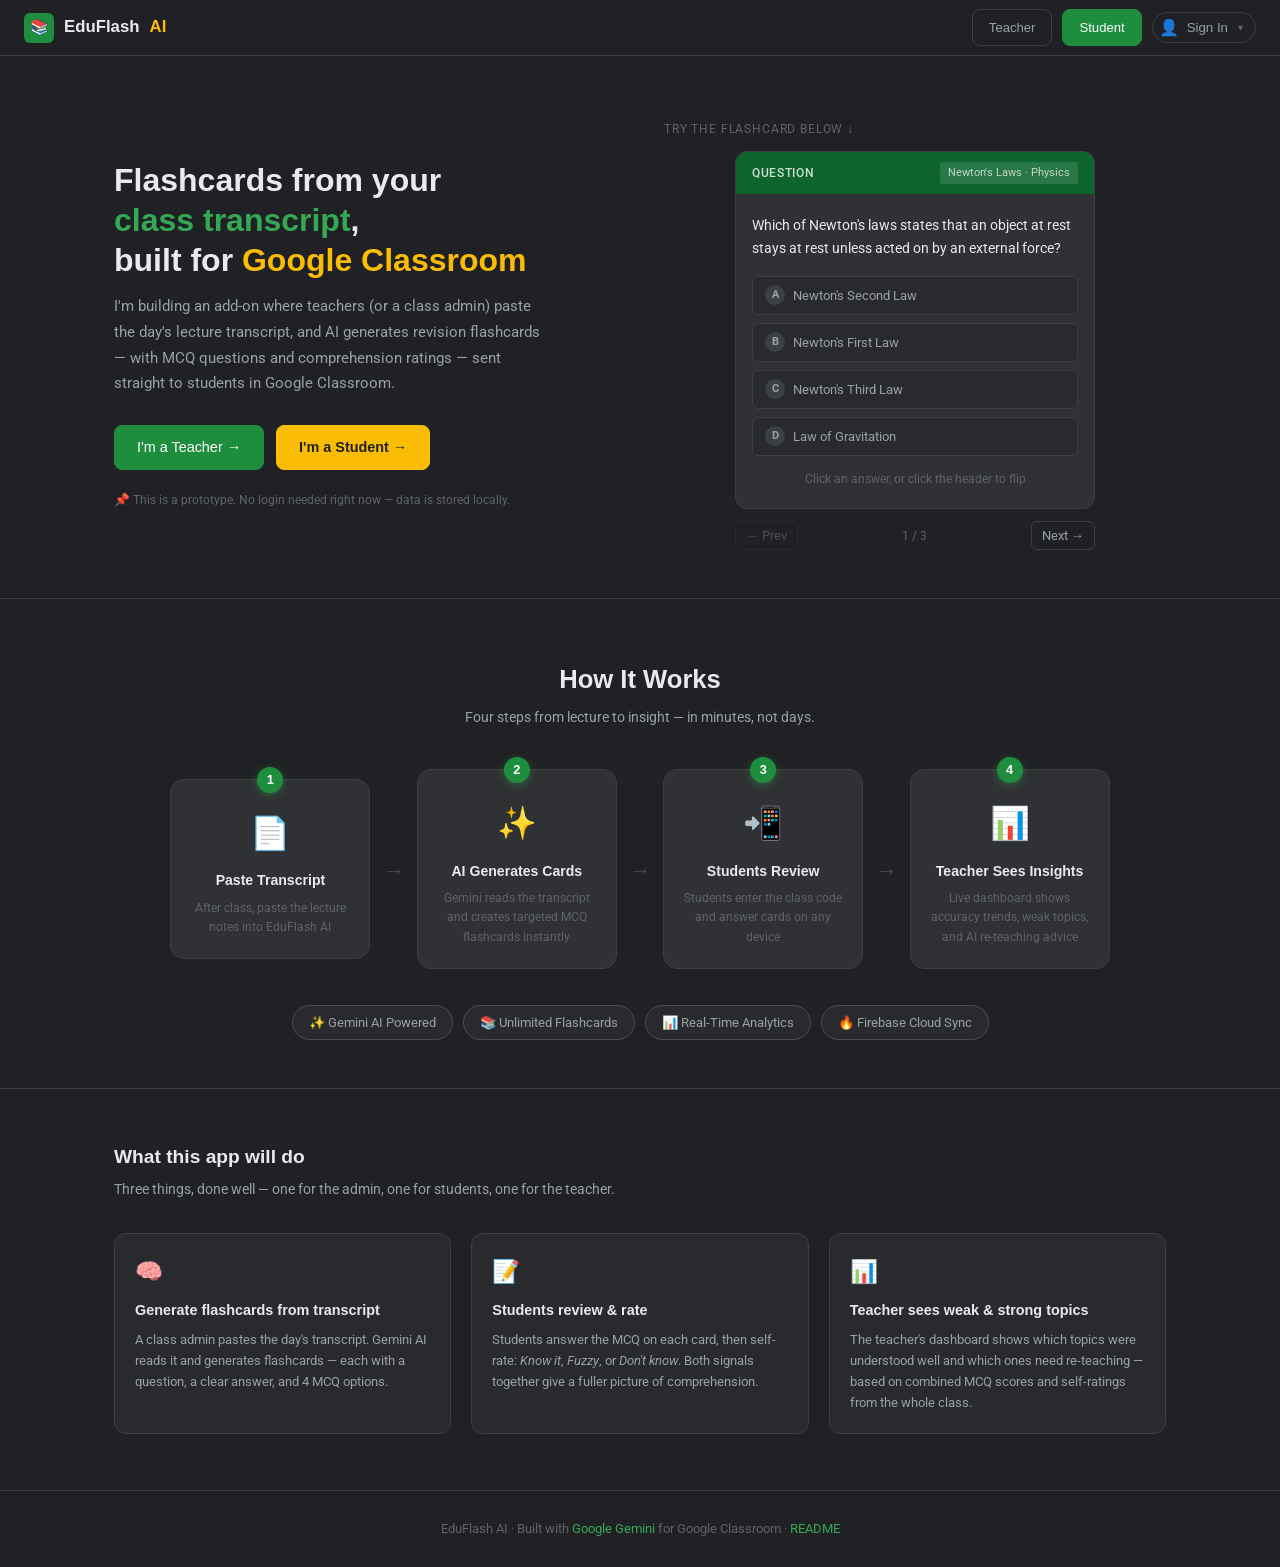
==== commit a02ffbfa: "Day 7: Session Results panel, CSV export, Toast system, How It Works landing, Save as Draft" ====
--- a/index.html
+++ b/index.html
@@ -128,6 +128,57 @@
     </div>
   </section>
 
+  <!-- ── How It Works ── -->
+  <section class="how-it-works" id="how-it-works">
+    <div class="container">
+      <h2 class="hiw-heading">How It Works</h2>
+      <p class="hiw-sub">Four steps from lecture to insight — in minutes, not days.</p>
+
+      <div class="steps-row">
+        <div class="step-card" id="step-1">
+          <span class="step-number">1</span>
+          <div class="step-icon">📄</div>
+          <div class="step-title">Paste Transcript</div>
+          <div class="step-desc">After class, paste the lecture notes into EduFlash AI</div>
+        </div>
+
+        <div class="step-connector" aria-hidden="true">→</div>
+
+        <div class="step-card" id="step-2">
+          <span class="step-number">2</span>
+          <div class="step-icon">✨</div>
+          <div class="step-title">AI Generates Cards</div>
+          <div class="step-desc">Gemini reads the transcript and creates targeted MCQ flashcards instantly</div>
+        </div>
+
+        <div class="step-connector" aria-hidden="true">→</div>
+
+        <div class="step-card" id="step-3">
+          <span class="step-number">3</span>
+          <div class="step-icon">📲</div>
+          <div class="step-title">Students Review</div>
+          <div class="step-desc">Students enter the class code and answer cards on any device</div>
+        </div>
+
+        <div class="step-connector" aria-hidden="true">→</div>
+
+        <div class="step-card" id="step-4">
+          <span class="step-number">4</span>
+          <div class="step-icon">📊</div>
+          <div class="step-title">Teacher Sees Insights</div>
+          <div class="step-desc">Live dashboard shows accuracy trends, weak topics, and AI re-teaching advice</div>
+        </div>
+      </div>
+
+      <div class="stats-row" id="stats-row">
+        <div class="stat-chip">✨ Gemini AI Powered</div>
+        <div class="stat-chip">📚 Unlimited Flashcards</div>
+        <div class="stat-chip">📊 Real-Time Analytics</div>
+        <div class="stat-chip">🔥 Firebase Cloud Sync</div>
+      </div>
+    </div>
+  </section>
+
   <!-- ── What this app does ── -->
   <section class="about-section" id="about">
     <div class="container">
--- a/css/landing.css
+++ b/css/landing.css
@@ -342,6 +342,138 @@
 /* ── Responsive ── */
 @media (max-width: 768px) {
   .hero-title       { font-size: 1.6rem; }
+  .hero-inner       { grid-template-columns: 1fr; }
   .card-preview-wrap{ width: 100%; }
   .flashcard        { max-width: 100%; }
-}
+  .about-grid       { grid-template-columns: 1fr; }
+}
+
+/* ────────────────────────────────────────────
+   DAY 7 — HOW IT WORKS SECTION
+──────────────────────────────────────────── */
+.how-it-works {
+  padding: 64px 0 48px;
+  border-bottom: 1px solid var(--border);
+  text-align: center;
+}
+.hiw-heading {
+  font-family: 'Google Sans', sans-serif;
+  font-size: 1.6rem;
+  font-weight: 700;
+  color: var(--text);
+  margin-bottom: 10px;
+}
+.hiw-sub {
+  font-size: 0.9rem;
+  color: var(--text-muted);
+  margin-bottom: 40px;
+}
+
+/* Step cards row */
+.steps-row {
+  display: flex;
+  align-items: center;
+  justify-content: center;
+  gap: 12px;
+  flex-wrap: wrap;
+  margin-bottom: 36px;
+}
+
+.step-card {
+  display: flex;
+  flex-direction: column;
+  align-items: center;
+  text-align: center;
+  background: var(--bg-card);
+  border: 1px solid var(--border);
+  border-radius: 14px;
+  padding: 24px 20px 22px;
+  flex: 1;
+  min-width: 150px;
+  max-width: 200px;
+  position: relative;
+  transition: transform 0.25s ease, border-color 0.2s ease, box-shadow 0.25s ease;
+}
+.step-card:hover {
+  transform: translateY(-6px);
+  border-color: rgba(52,168,83,0.5);
+  box-shadow: 0 12px 32px rgba(52,168,83,0.12);
+}
+
+.step-number {
+  position: absolute;
+  top: -13px;
+  left: 50%;
+  transform: translateX(-50%);
+  width: 26px;
+  height: 26px;
+  border-radius: 50%;
+  background: var(--green);
+  color: #fff;
+  font-family: 'Google Sans', sans-serif;
+  font-weight: 700;
+  font-size: 0.8rem;
+  display: flex;
+  align-items: center;
+  justify-content: center;
+  box-shadow: 0 2px 8px rgba(52,168,83,0.4);
+}
+
+.step-icon {
+  font-size: 2rem;
+  margin-bottom: 10px;
+  margin-top: 4px;
+}
+.step-title {
+  font-family: 'Google Sans', sans-serif;
+  font-size: 0.88rem;
+  font-weight: 700;
+  color: var(--text);
+  margin-bottom: 6px;
+}
+.step-desc {
+  font-size: 0.78rem;
+  color: var(--text-dim);
+  line-height: 1.55;
+}
+
+/* Arrow connectors between steps */
+.step-connector {
+  font-size: 1.4rem;
+  color: var(--text-dim);
+  flex-shrink: 0;
+  align-self: center;
+  opacity: 0.6;
+  margin-top: 4px;
+}
+
+/* Stats row */
+.stats-row {
+  display: flex;
+  flex-wrap: wrap;
+  justify-content: center;
+  gap: 10px;
+}
+.stat-chip {
+  background: rgba(255,255,255,0.04);
+  border: 1px solid var(--border-light);
+  border-radius: 24px;
+  padding: 6px 16px;
+  font-size: 0.82rem;
+  color: var(--text-muted);
+  white-space: nowrap;
+  transition: background var(--transition), border-color var(--transition);
+}
+.stat-chip:hover {
+  background: rgba(52,168,83,0.07);
+  border-color: rgba(52,168,83,0.3);
+  color: var(--green-light);
+}
+
+/* Responsive: hide connectors on mobile */
+@media (max-width: 700px) {
+  .step-connector { display: none; }
+  .step-card { max-width: 100%; min-width: 140px; }
+  .steps-row { gap: 18px; }
+  .hiw-heading { font-size: 1.3rem; }
+}
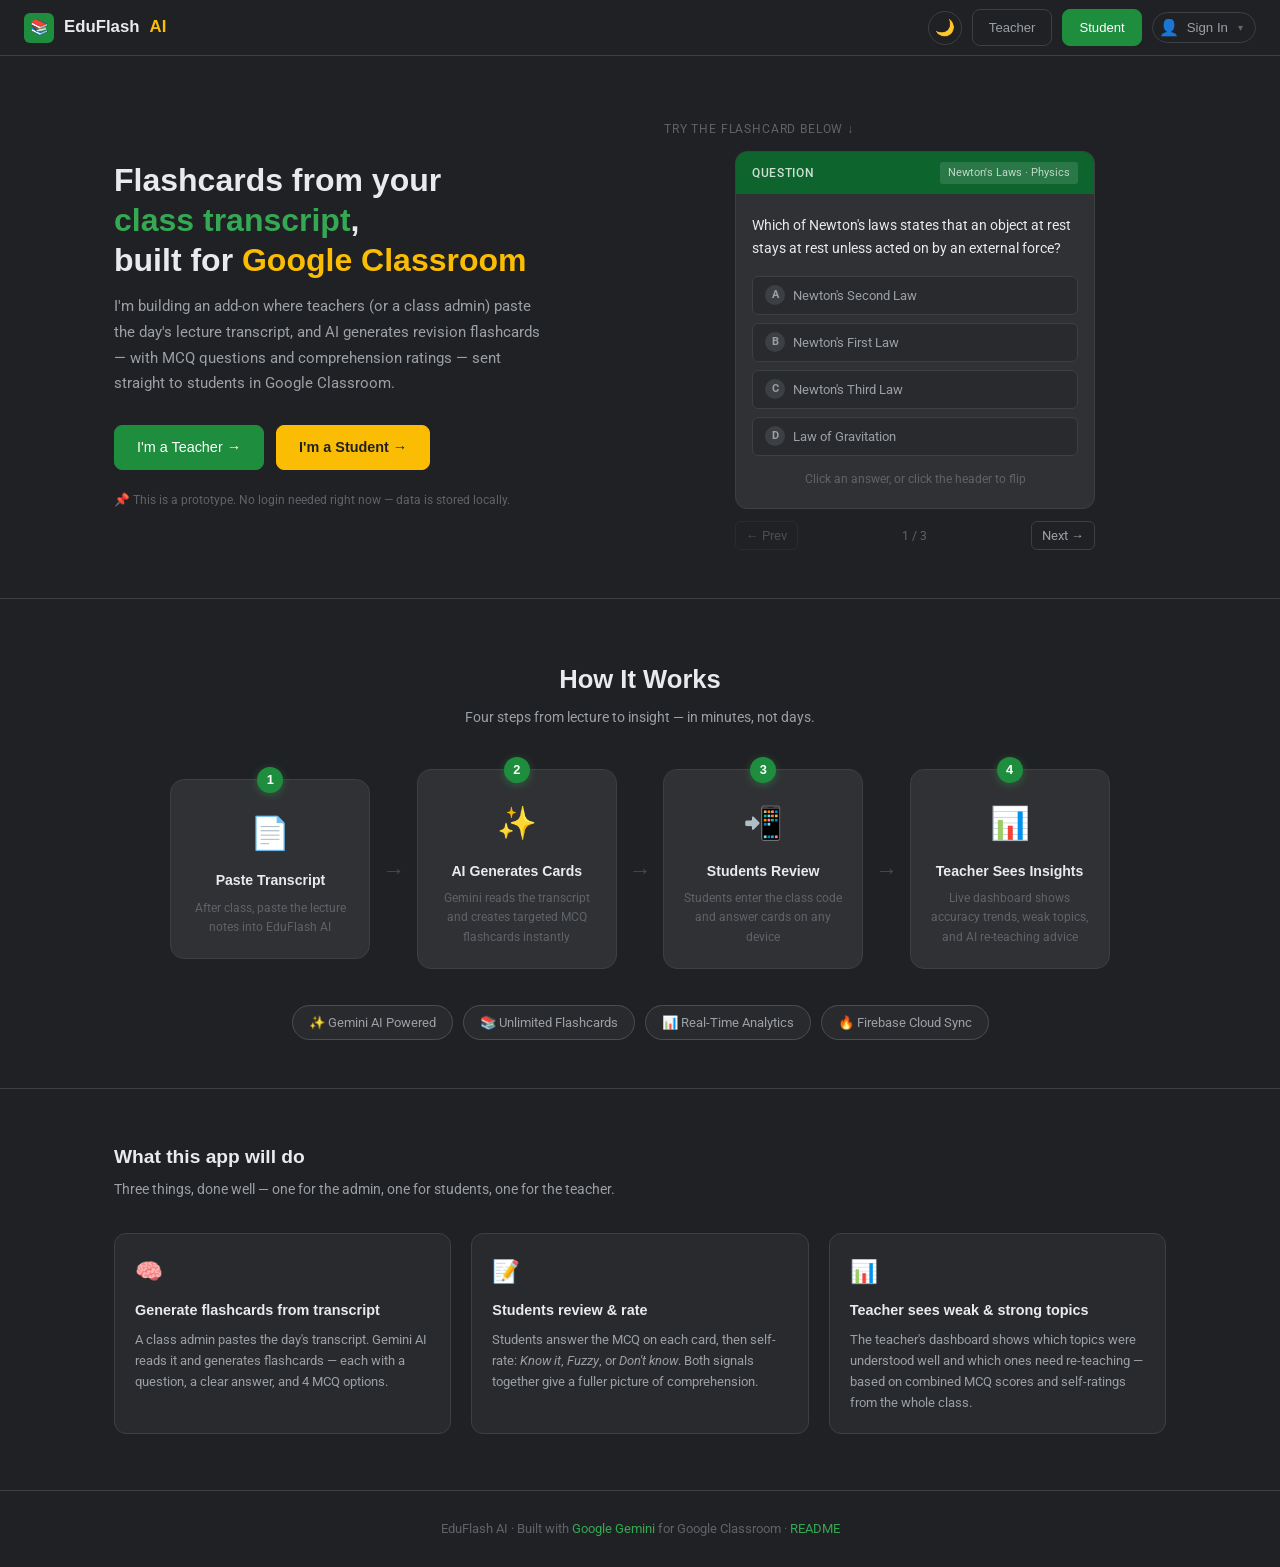
==== commit 59ccde03: "Day 11: Spaced Repetition Engine, Student Analytics Dashboard, Theme Switcher, Keyboard Shortcuts & " ====
--- a/index.html
+++ b/index.html
@@ -22,6 +22,8 @@
         EduFlash <em>AI</em>
       </a>
       <div class="navbar-right">
+        <!-- Day 11: Theme Toggle -->
+        <button class="theme-toggle" id="theme-toggle" title="Toggle theme">🌙</button>
         <a href="teacher.html" class="btn btn-outline btn-sm" id="nav-teacher">Teacher</a>
         <a href="student.html" class="btn btn-green   btn-sm" id="nav-student">Student</a>
         <button class="btn btn-ghost btn-sm" id="nav-signin-btn">👤 Sign In</button>
--- a/css/global.css
+++ b/css/global.css
@@ -189,3 +189,92 @@
 .mt-sm  { margin-top: 8px; }
 .mt-md  { margin-top: 16px; }
 .mt-lg  { margin-top: 24px; }
+
+/* ============================================================
+   Day 11: Light Theme Overrides
+   ============================================================ */
+[data-theme="light"] {
+  --green:        #1e8e3e;
+  --green-light:  #0d652d;
+  --green-dark:   #0b5224;
+  --yellow:       #f29900;
+  --yellow-light: #e68a00;
+  --yellow-dark:  #b36b00;
+
+  --bg:           #f8f9fa;
+  --bg-surface:   #ffffff;
+  --bg-card:      #ffffff;
+  --bg-hover:     #f1f3f4;
+  --border:       #dadce0;
+  --border-light: #e0e0e0;
+
+  --text:         #202124;
+  --text-muted:   #5f6368;
+  --text-dim:     #9aa0a6;
+}
+
+[data-theme="light"] .navbar {
+  background: #ffffff;
+  border-bottom-color: #dadce0;
+  box-shadow: 0 1px 3px rgba(0,0,0,0.08);
+}
+
+[data-theme="light"] .nav-logo-icon {
+  box-shadow: 0 1px 4px rgba(30,142,62,0.25);
+}
+
+[data-theme="light"] ::-webkit-scrollbar-track { background: #f1f3f4; }
+[data-theme="light"] ::-webkit-scrollbar-thumb { background: #dadce0; }
+[data-theme="light"] ::-webkit-scrollbar-thumb:hover { background: #bdc1c6; }
+
+/* Teacher sidebar light overrides */
+[data-theme="light"] .sidebar {
+  background: #f1f3f4;
+  border-right-color: #dadce0;
+  box-shadow: inset 3px 0 0 rgba(30,142,62,0.2);
+}
+[data-theme="light"] .sidebar-header { border-bottom-color: #dadce0; }
+[data-theme="light"] .context-strip { background: #ffffff; border-bottom-color: #dadce0; }
+[data-theme="light"] .panel-header { border-bottom-color: #dadce0; }
+[data-theme="light"] .auth-dropdown { background: #ffffff; border-color: #dadce0; box-shadow: 0 4px 20px rgba(0,0,0,0.1); }
+
+/* Student shell light overrides */
+[data-theme="light"] .student-entry-card { background: #ffffff; border-color: #dadce0; }
+[data-theme="light"] .flashcard { background: #ffffff; border-color: #dadce0; }
+[data-theme="light"] .card-header { background: rgba(30,142,62,0.06); }
+[data-theme="light"] .review-completed { background: #ffffff; border-color: #dadce0; }
+
+/* Smooth theme transition */
+body,
+body .navbar,
+body .sidebar,
+body .app-shell,
+body .main-content,
+body .student-shell,
+body .student-entry-card,
+body .flashcard {
+  transition: background-color 0.35s ease, color 0.35s ease, border-color 0.35s ease;
+}
+
+/* ── Theme Toggle Button ── */
+.theme-toggle {
+  background: none;
+  border: 1px solid var(--border);
+  color: var(--text-muted);
+  width: 34px;
+  height: 34px;
+  border-radius: 50%;
+  display: inline-flex;
+  align-items: center;
+  justify-content: center;
+  font-size: 1rem;
+  cursor: pointer;
+  transition: background 0.2s ease, border-color 0.2s ease, color 0.2s ease, transform 0.3s ease;
+  flex-shrink: 0;
+}
+.theme-toggle:hover {
+  background: var(--bg-hover);
+  border-color: var(--green);
+  color: var(--yellow);
+  transform: rotate(25deg);
+}
